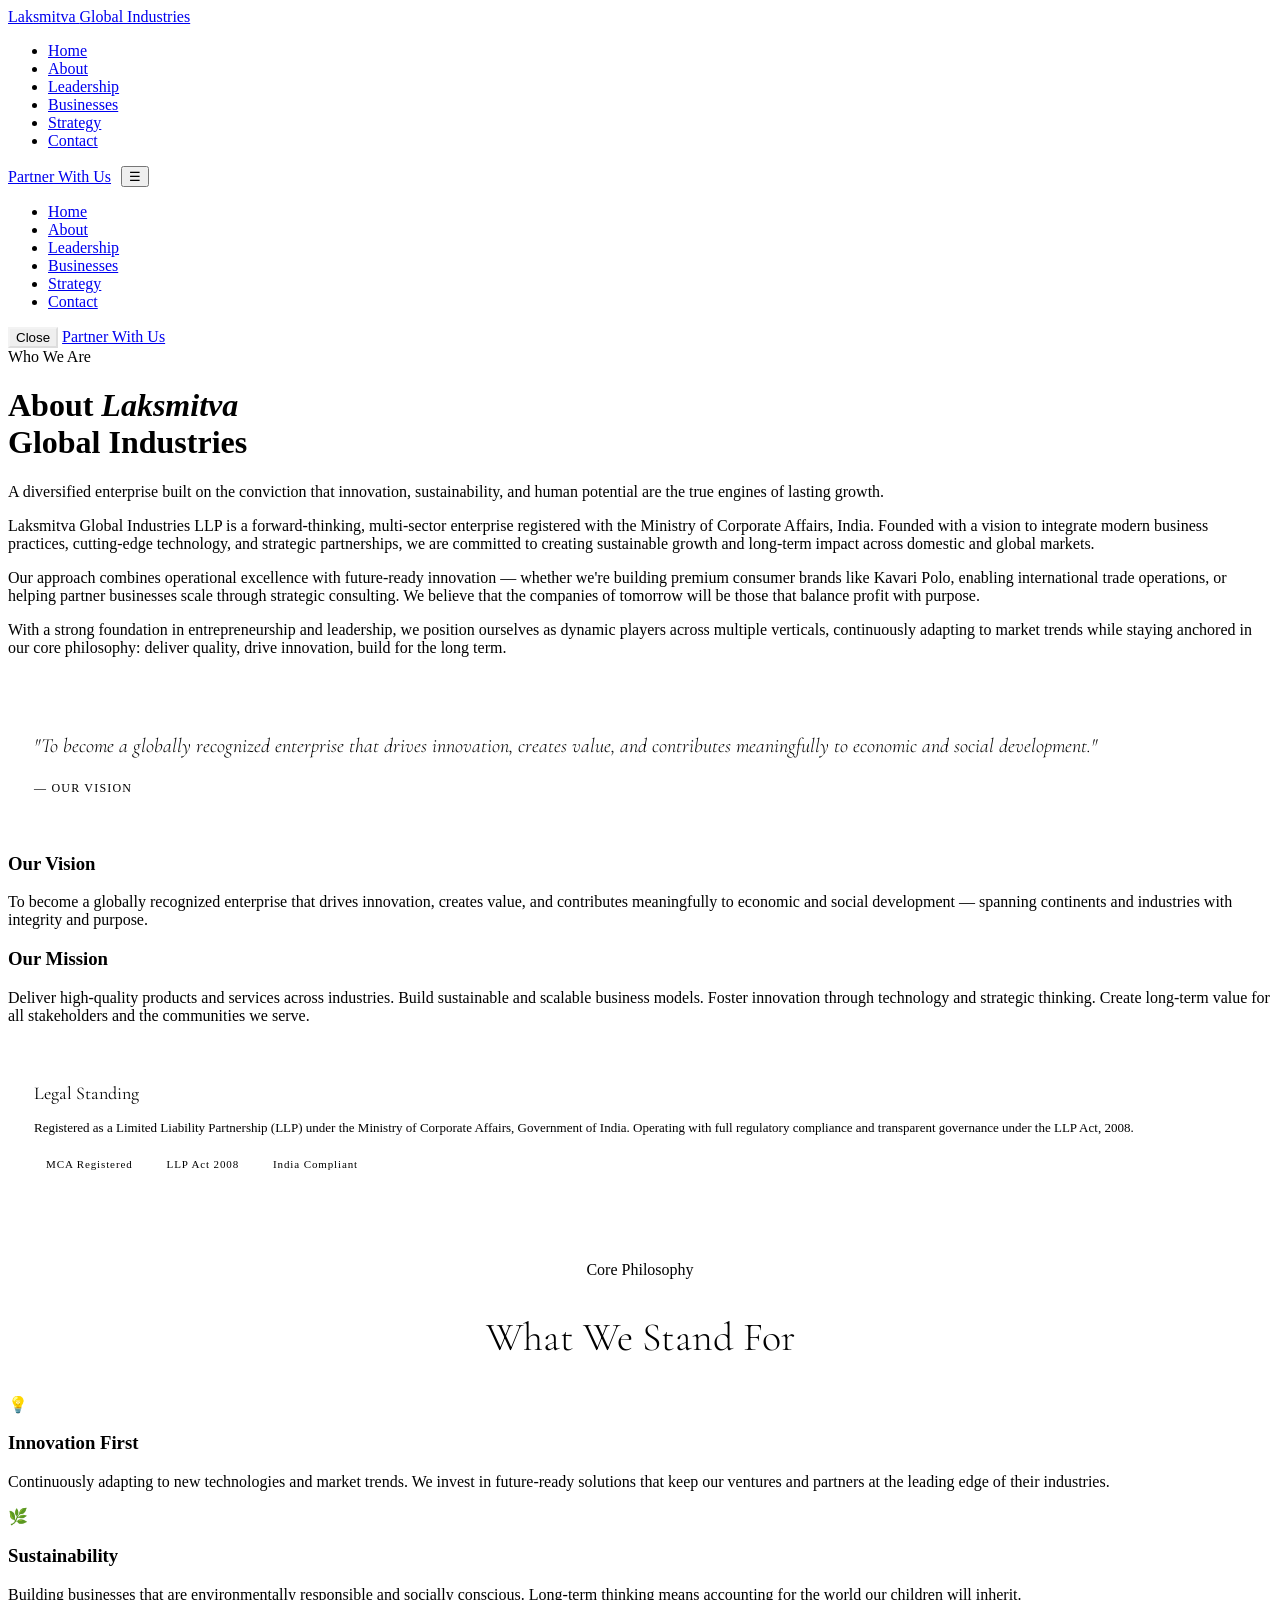
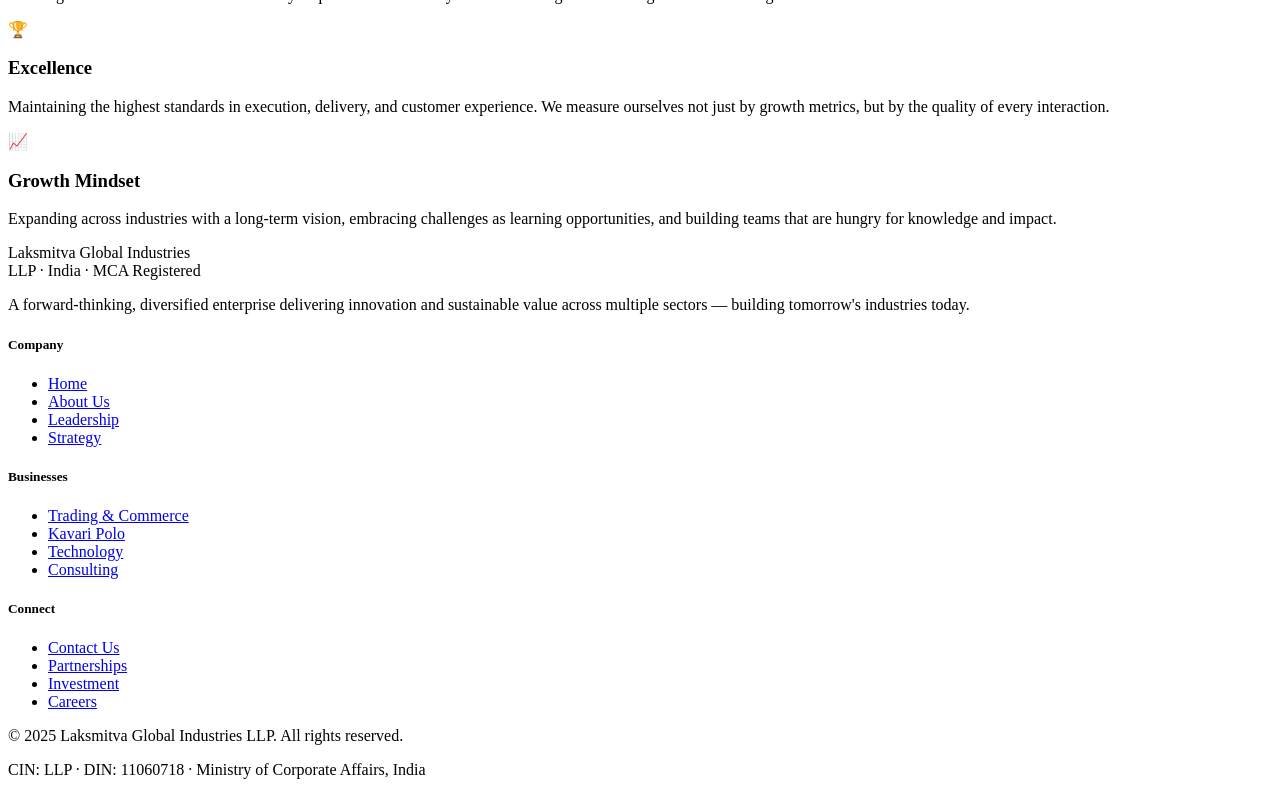
==== about.html @ e9f9eba0 "Create about.html" ====
<!DOCTYPE html>
<html lang="en">
<head>
  <meta charset="UTF-8" />
  <meta name="viewport" content="width=device-width, initial-scale=1.0" />
  <title>About — Laksmitva Global Industries LLP</title>
  <meta name="description" content="About Laksmitva Global Industries LLP — vision, mission, legal standing, and core values." />

  <link rel="preconnect" href="https://fonts.googleapis.com">
  <link rel="preconnect" href="https://fonts.gstatic.com" crossorigin>
  <link href="https://fonts.googleapis.com/css2?family=Cormorant+Garamond:ital,wght@0,300;0,400;0,600;1,300;1,400&family=DM+Sans:wght@300;400;500&display=swap" rel="stylesheet">
  <link rel="stylesheet" href="./assets/style.css" />
</head>
<body>

  <!-- NAV -->
  <nav id="mainNav" aria-label="Primary navigation">
    <div class="container nav-inner">
      <a class="nav-logo" href="./index.html">Laksmitva <span>Global Industries</span></a>

      <ul class="nav-links" aria-label="Desktop navigation">
        <li><a data-nav href="./index.html">Home</a></li>
        <li><a data-nav href="./about.html">About</a></li>
        <li><a data-nav href="./leadership.html">Leadership</a></li>
        <li><a data-nav href="./businesses.html">Businesses</a></li>
        <li><a data-nav href="./strategy.html">Strategy</a></li>
        <li><a data-nav href="./contact.html">Contact</a></li>
      </ul>

      <div style="display:flex; gap:10px; align-items:center;">
        <a class="nav-cta" href="./contact.html">Partner With Us</a>
        <button class="nav-toggle" id="navToggle" aria-label="Open menu" aria-expanded="false" type="button">☰</button>
      </div>
    </div>
  </nav>

  <!-- Mobile drawer -->
  <div class="mobile-drawer" aria-label="Mobile navigation">
    <div class="container">
      <ul class="mobile-links">
        <li><a data-nav href="./index.html">Home</a></li>
        <li><a data-nav href="./about.html">About</a></li>
        <li><a data-nav href="./leadership.html">Leadership</a></li>
        <li><a data-nav href="./businesses.html">Businesses</a></li>
        <li><a data-nav href="./strategy.html">Strategy</a></li>
        <li><a data-nav href="./contact.html">Contact</a></li>
      </ul>
      <div class="mobile-actions">
        <button class="btn-ghost" type="button" onclick="document.body.classList.remove('menu-open')" style="border-color: rgba(255,255,255,0.25);">Close</button>
        <a class="btn-primary" href="./contact.html">Partner With Us</a>
      </div>
    </div>
  </div>

  <!-- PAGE HERO -->
  <header class="hero-slab section-hero-pad">
    <div class="container">
      <div class="page-eyebrow"><div class="page-eyebrow-line"></div><span>Who We Are</span></div>
      <h1 class="page-title">About <em>Laksmitva</em><br>Global Industries</h1>
    </div>
  </header>

  <main class="section-pad">
    <div class="container">
      <div class="about-grid">
        <div>
          <p class="about-text-lead">
            A diversified enterprise built on the conviction that innovation, sustainability, and human potential are the true engines of lasting growth.
          </p>
          <p class="about-text">
            Laksmitva Global Industries LLP is a forward-thinking, multi-sector enterprise registered with the Ministry of Corporate Affairs, India. Founded with a vision to integrate modern business practices, cutting-edge technology, and strategic partnerships, we are committed to creating sustainable growth and long-term impact across domestic and global markets.
          </p>
          <p class="about-text">
            Our approach combines operational excellence with future-ready innovation — whether we're building premium consumer brands like Kavari Polo, enabling international trade operations, or helping partner businesses scale through strategic consulting. We believe that the companies of tomorrow will be those that balance profit with purpose.
          </p>
          <p class="about-text">
            With a strong foundation in entrepreneurship and leadership, we position ourselves as dynamic players across multiple verticals, continuously adapting to market trends while staying anchored in our core philosophy: deliver quality, drive innovation, build for the long term.
          </p>

          <div style="margin-top:28px; padding:26px; background:var(--gold-pale); border-left:3px solid var(--gold);">
            <p style="font-family:'Cormorant Garamond',serif; font-size:20px; font-weight:300; font-style:italic; line-height:1.5; color:var(--text-dark);">
              "To become a globally recognized enterprise that drives innovation, creates value, and contributes meaningfully to economic and social development."
            </p>
            <p style="font-size:12px; letter-spacing:0.1em; text-transform:uppercase; color:var(--gold); margin-top:12px;">— Our Vision</p>
          </div>
        </div>

        <div>
          <div class="about-vm-card">
            <h3>Our Vision</h3>
            <p>To become a globally recognized enterprise that drives innovation, creates value, and contributes meaningfully to economic and social development — spanning continents and industries with integrity and purpose.</p>
          </div>

          <div class="about-vm-card">
            <h3>Our Mission</h3>
            <p>Deliver high-quality products and services across industries. Build sustainable and scalable business models. Foster innovation through technology and strategic thinking. Create long-term value for all stakeholders and the communities we serve.</p>
          </div>

          <div class="card" style="background:var(--cream-dark); padding:26px;">
            <h2 style="font-family:'Cormorant Garamond',serif; font-size:18px; font-weight:400; margin-bottom:12px; color:var(--text-dark);">Legal Standing</h2>
            <p style="font-size:13px; color:var(--text-mid); line-height:1.75; font-weight:300;">
              Registered as a Limited Liability Partnership (LLP) under the Ministry of Corporate Affairs, Government of India. Operating with full regulatory compliance and transparent governance under the LLP Act, 2008.
            </p>
            <div style="margin-top:14px; display:flex; gap:10px; flex-wrap:wrap;">
              <span style="font-size:11px; color:var(--gold); border:1px solid var(--border); padding:5px 12px; letter-spacing:0.08em;">MCA Registered</span>
              <span style="font-size:11px; color:var(--gold); border:1px solid var(--border); padding:5px 12px; letter-spacing:0.08em;">LLP Act 2008</span>
              <span style="font-size:11px; color:var(--gold); border:1px solid var(--border); padding:5px 12px; letter-spacing:0.08em;">India Compliant</span>
            </div>
          </div>
        </div>
      </div>

      <section style="margin-top:60px;">
        <div style="text-align:center; margin-bottom:34px;">
          <div class="page-eyebrow" style="justify-content:center;">
            <div class="page-eyebrow-line"></div>
            <span>Core Philosophy</span>
            <div class="page-eyebrow-line"></div>
          </div>
          <h2 style="font-family:'Cormorant Garamond',serif; font-size:clamp(26px,3.5vw,40px); font-weight:300;">What We Stand For</h2>
        </div>

        <div class="values-grid">
          <div class="card value-card">
            <div class="value-icon"><span>💡</span></div>
            <h3>Innovation First</h3>
            <p>Continuously adapting to new technologies and market trends. We invest in future-ready solutions that keep our ventures and partners at the leading edge of their industries.</p>
          </div>
          <div class="card value-card">
            <div class="value-icon"><span>🌿</span></div>
            <h3>Sustainability</h3>
            <p>Building businesses that are environmentally responsible and socially conscious. Long-term thinking means accounting for the world our children will inherit.</p>
          </div>
          <div class="card value-card">
            <div class="value-icon"><span>🏆</span></div>
            <h3>Excellence</h3>
            <p>Maintaining the highest standards in execution, delivery, and customer experience. We measure ourselves not just by growth metrics, but by the quality of every interaction.</p>
          </div>
          <div class="card value-card">
            <div class="value-icon"><span>📈</span></div>
            <h3>Growth Mindset</h3>
            <p>Expanding across industries with a long-term vision, embracing challenges as learning opportunities, and building teams that are hungry for knowledge and impact.</p>
          </div>
        </div>
      </section>
    </div>
  </main>

  <!-- FOOTER -->
  <footer>
    <div class="container">
      <div class="footer-top">
        <div class="footer-brand">
          <div class="footer-logo">Laksmitva <span>Global Industries</span></div>
          <div class="footer-tagline">LLP · India · MCA Registered</div>
          <p>A forward-thinking, diversified enterprise delivering innovation and sustainable value across multiple sectors — building tomorrow's industries today.</p>
        </div>
        <div class="footer-col">
          <h5>Company</h5>
          <ul>
            <li><a href="./index.html">Home</a></li>
            <li><a href="./about.html">About Us</a></li>
            <li><a href="./leadership.html">Leadership</a></li>
            <li><a href="./strategy.html">Strategy</a></li>
          </ul>
        </div>
        <div class="footer-col">
          <h5>Businesses</h5>
          <ul>
            <li><a href="./businesses.html">Trading & Commerce</a></li>
            <li><a href="./businesses.html">Kavari Polo</a></li>
            <li><a href="./businesses.html">Technology</a></li>
            <li><a href="./businesses.html">Consulting</a></li>
          </ul>
        </div>
        <div class="footer-col">
          <h5>Connect</h5>
          <ul>
            <li><a href="./contact.html">Contact Us</a></li>
            <li><a href="./contact.html">Partnerships</a></li>
            <li><a href="./contact.html">Investment</a></li>
            <li><a href="./contact.html">Careers</a></li>
          </ul>
        </div>
      </div>
      <div class="footer-bottom">
        <p>© 2025 Laksmitva Global Industries LLP. All rights reserved.</p>
        <p class="reg">CIN: LLP · DIN: 11060718 · Ministry of Corporate Affairs, India</p>
      </div>
    </div>
  </footer>

  <script src="./assets/site.js"></script>
</body>
</html>
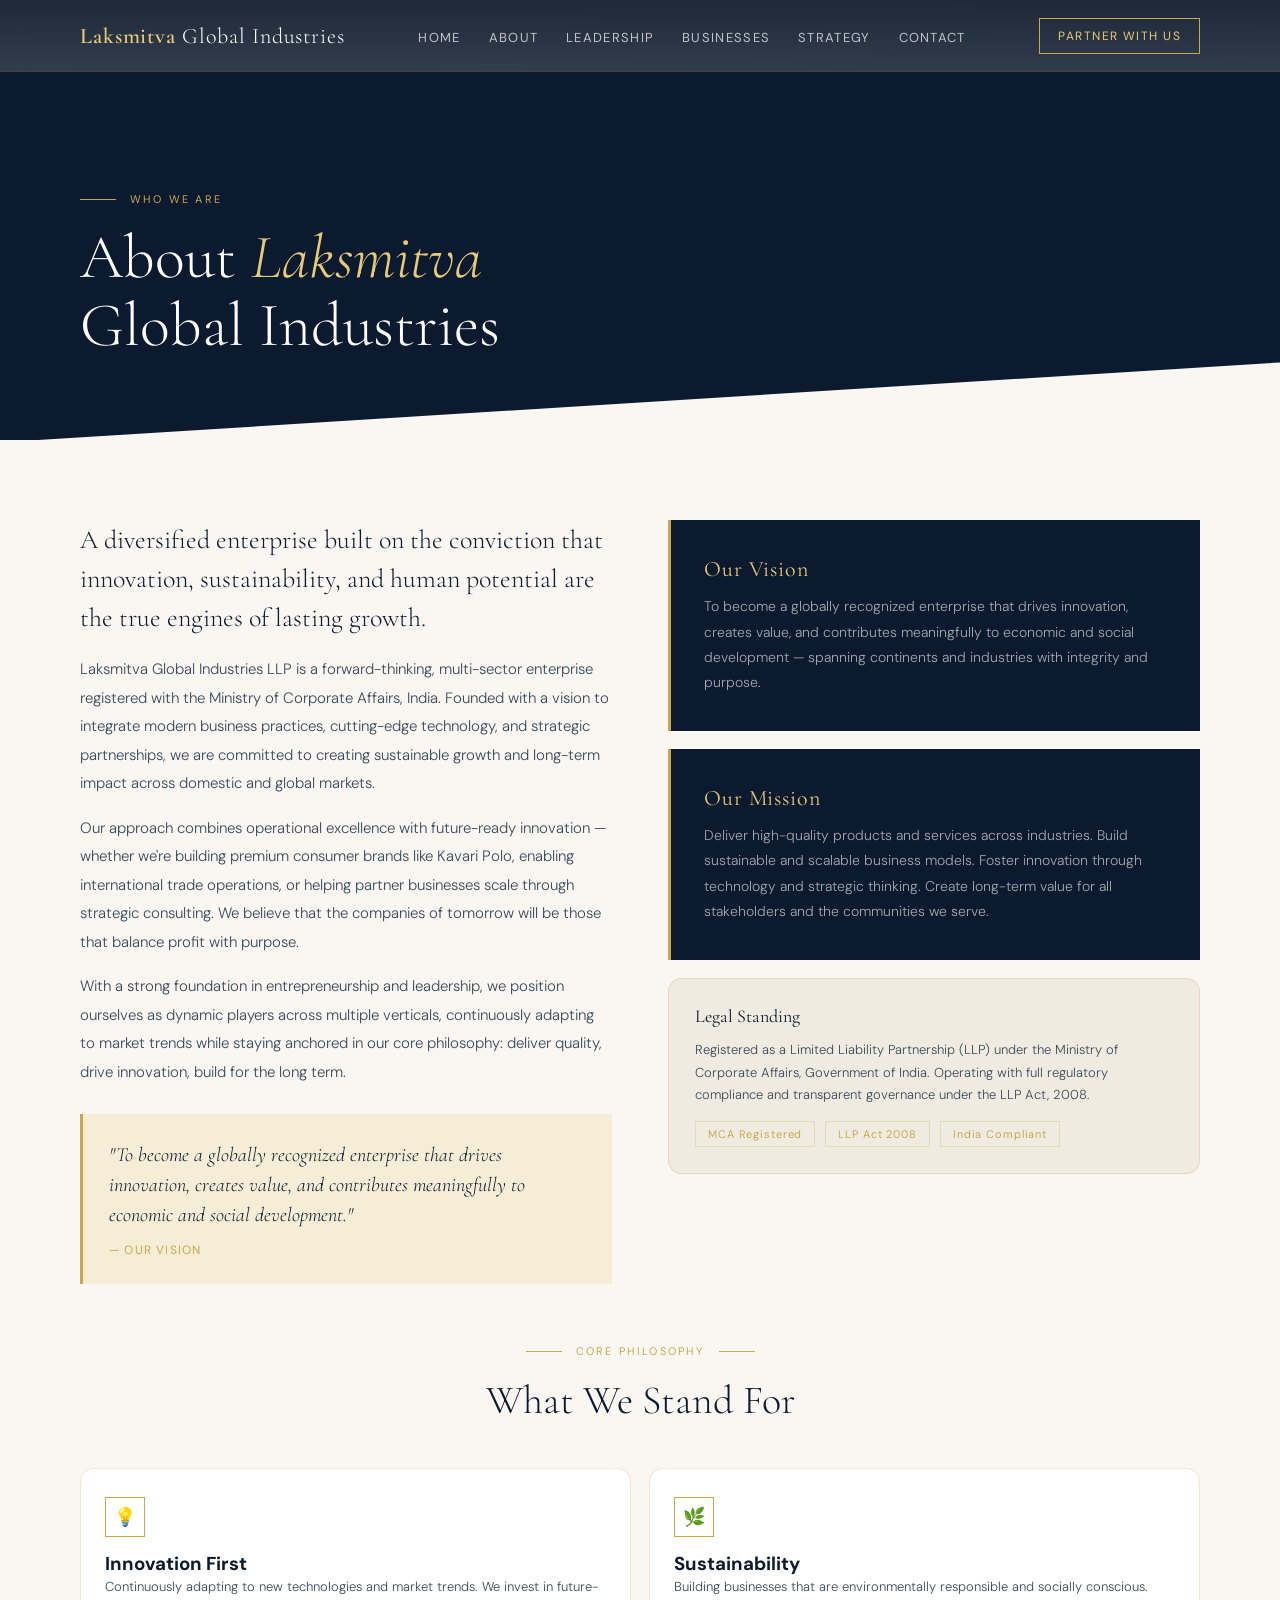
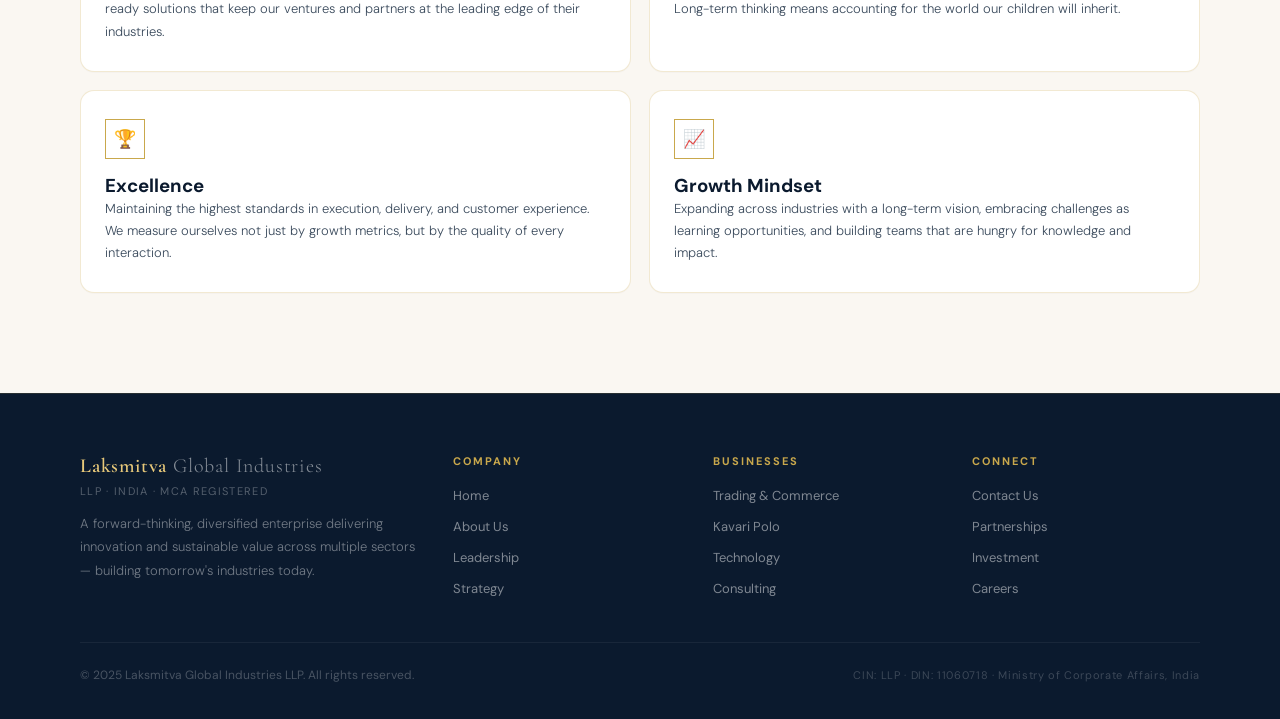
==== commit 1df5d6ca: "Update about.html" ====
--- a/assets/style.css
+++ b/assets/style.css
@@ -0,0 +1,1362 @@
+:root {
+  --gold: #C9A84C;
+  --gold-light: #E8C97A;
+  --gold-pale: #F5EDD6;
+  --navy: #0B1A2E;
+  --navy-mid: #142238;
+  --navy-deep: #071224;
+  --cream: #FAF7F2;
+  --cream-dark: #F0EBE0;
+  --text-dark: #0B1A2E;
+  --text-mid: #3A4A5C;
+  --white: #FFFFFF;
+  --border: rgba(201,168,76,0.25);
+
+  --nav-h: 72px;
+  --safe-top: env(safe-area-inset-top, 0px);
+  --nav-total-h: calc(var(--nav-h) + var(--safe-top));
+  --container: 1120px;
+  --pad-x: clamp(16px, 5vw, 72px);
+
+  --radius-sm: 10px;
+  --radius-md: 14px;
+  --radius-lg: 20px;
+
+  --shadow-soft: 0 10px 30px rgba(11,26,46,0.08);
+  --shadow-mid: 0 18px 55px rgba(11,26,46,0.12);
+  --shadow-gold: 0 24px 80px rgba(201,168,76,0.10);
+
+  --ease-out: cubic-bezier(0.16, 1, 0.3, 1);
+}
+
+* { margin: 0; padding: 0; box-sizing: border-box; }
+html { scroll-behavior: smooth; }
+body {
+  font-family: 'DM Sans', sans-serif;
+  background:
+    radial-gradient(1200px 700px at 20% -10%, rgba(201,168,76,0.10), transparent 60%),
+    radial-gradient(1200px 700px at 90% 0%, rgba(11,26,46,0.06), transparent 55%),
+    var(--cream);
+  color: var(--text-dark);
+  overflow-x: hidden;
+  padding-top: var(--nav-total-h); /* fixed nav offset (iOS-safe) */
+  text-rendering: optimizeLegibility;
+  -webkit-font-smoothing: antialiased;
+  -moz-osx-font-smoothing: grayscale;
+}
+
+.premium-section em { font-style: italic; color: var(--gold); }
+
+.section-head { margin-bottom: 28px; }
+.section-title{
+  font-family: 'Cormorant Garamond', serif;
+  font-size: clamp(26px, 3.4vw, 44px);
+  font-weight: 300;
+  letter-spacing: 0.01em;
+  line-height: 1.15;
+}
+.section-sub{
+  margin-top: 12px;
+  max-width: 720px;
+  color: rgba(58,74,92,0.82);
+  font-size: 14px;
+  line-height: 1.8;
+  font-weight: 300;
+}
+
+/* Trust badges */
+.badge-row{
+  display:flex;
+  flex-wrap: wrap;
+  gap: 10px;
+  align-items: center;
+  justify-content: center;
+}
+.badge-pill{
+  padding: 10px 14px;
+  border-radius: 999px;
+  background: rgba(255,255,255,0.75);
+  border: 1px solid rgba(201,168,76,0.26);
+  box-shadow: 0 10px 30px rgba(11,26,46,0.06);
+  font-size: 11px;
+  letter-spacing: 0.08em;
+  text-transform: uppercase;
+  color: rgba(11,26,46,0.78);
+}
+
+/* Impact */
+.impact-grid{
+  display:grid;
+  grid-template-columns: repeat(4, 1fr);
+  gap: 14px;
+  margin-top: 18px;
+}
+.impact-card{
+  background:
+    linear-gradient(180deg, rgba(255,255,255,0.98) 0%, rgba(255,255,255,0.92) 100%);
+  border: 1px solid rgba(201,168,76,0.22);
+  border-radius: var(--radius-lg);
+  box-shadow: var(--shadow-soft);
+  padding: 22px;
+}
+.impact-icon{ font-size: 18px; opacity: 0.9; }
+.impact-num{
+  font-family: 'Cormorant Garamond', serif;
+  font-size: 34px;
+  font-weight: 300;
+  margin-top: 10px;
+  color: var(--navy);
+}
+.impact-label{
+  margin-top: 8px;
+  font-size: 11px;
+  letter-spacing: 0.14em;
+  text-transform: uppercase;
+  color: rgba(58,74,92,0.70);
+  line-height: 1.4;
+}
+
+.targets-grid{
+  margin-top: 20px;
+  display:grid;
+  grid-template-columns: 1fr 1.2fr;
+  gap: 18px;
+  align-items: start;
+}
+.targets-left{
+  background: rgba(201,168,76,0.10);
+  border: 1px solid rgba(201,168,76,0.18);
+  border-radius: var(--radius-lg);
+  padding: 22px;
+}
+.targets-title{
+  font-family: 'Cormorant Garamond', serif;
+  font-size: 22px;
+  font-weight: 400;
+}
+.targets-sub{
+  margin-top: 8px;
+  color: rgba(58,74,92,0.78);
+  font-size: 13px;
+  line-height: 1.8;
+  font-weight: 300;
+}
+.targets-right{
+  background: rgba(255,255,255,0.65);
+  border: 1px solid rgba(201,168,76,0.18);
+  border-radius: var(--radius-lg);
+  padding: 22px;
+  box-shadow: 0 18px 55px rgba(11,26,46,0.06);
+}
+.progress-item{ margin-bottom: 14px; }
+.progress-item:last-child{ margin-bottom: 0; }
+.progress-top{
+  display:flex;
+  justify-content: space-between;
+  gap: 12px;
+  font-size: 12px;
+  color: rgba(11,26,46,0.78);
+  letter-spacing: 0.02em;
+  margin-bottom: 8px;
+}
+.progress-bar{
+  height: 10px;
+  border-radius: 999px;
+  overflow: hidden;
+  background: rgba(11,26,46,0.08);
+}
+.progress-fill{
+  height: 100%;
+  border-radius: 999px;
+  background: linear-gradient(90deg, rgba(201,168,76,0.75), rgba(232,201,122,0.95));
+  box-shadow: 0 10px 30px rgba(201,168,76,0.18);
+}
+
+/* Campaigns */
+.campaign-grid{
+  display:grid;
+  grid-template-columns: repeat(3, 1fr);
+  gap: 14px;
+}
+.campaign-card{
+  display:block;
+  text-decoration:none;
+  background:
+    radial-gradient(500px 240px at 10% 0%, rgba(201,168,76,0.14), transparent 55%),
+    linear-gradient(180deg, rgba(255,255,255,0.98) 0%, rgba(255,255,255,0.92) 100%);
+  border: 1px solid rgba(201,168,76,0.22);
+  border-radius: var(--radius-lg);
+  box-shadow: var(--shadow-soft);
+  padding: 22px;
+  transition: transform 0.25s var(--ease-out), box-shadow 0.35s var(--ease-out), border-color 0.25s var(--ease-out);
+}
+.campaign-card:hover{
+  transform: translateY(-4px);
+  box-shadow: var(--shadow-mid);
+  border-color: rgba(201,168,76,0.42);
+}
+.campaign-top{ display:flex; justify-content:space-between; align-items:center; margin-bottom: 10px; }
+.campaign-badge{
+  font-size: 10px;
+  letter-spacing: 0.16em;
+  text-transform: uppercase;
+  color: rgba(11,26,46,0.70);
+  padding: 6px 10px;
+  border-radius: 999px;
+  border: 1px solid rgba(201,168,76,0.28);
+  background: rgba(255,255,255,0.65);
+}
+.campaign-arrow{ color: rgba(11,26,46,0.45); font-size: 18px; }
+.campaign-card h3{
+  font-family: 'Cormorant Garamond', serif;
+  font-size: 22px;
+  font-weight: 400;
+  color: var(--navy);
+  margin-bottom: 10px;
+}
+.campaign-card p{
+  font-size: 13px;
+  line-height: 1.8;
+  color: rgba(58,74,92,0.82);
+  font-weight: 300;
+}
+.campaign-tags{
+  display:flex;
+  flex-wrap: wrap;
+  gap: 8px;
+  margin-top: 14px;
+}
+.campaign-tags span{
+  font-size: 11px;
+  color: rgba(11,26,46,0.62);
+  border: 1px solid rgba(11,26,46,0.10);
+  padding: 6px 10px;
+  border-radius: 999px;
+  background: rgba(255,255,255,0.6);
+}
+
+/* Testimonials */
+.testimonials-grid{
+  display:grid;
+  grid-template-columns: repeat(3, 1fr);
+  gap: 14px;
+}
+.testimonial-card{
+  background: rgba(255,255,255,0.72);
+  border: 1px solid rgba(201,168,76,0.18);
+  border-radius: var(--radius-lg);
+  padding: 22px;
+  box-shadow: 0 18px 55px rgba(11,26,46,0.06);
+}
+.testimonial-card p{
+  margin-top: 12px;
+  font-size: 13px;
+  line-height: 1.9;
+  color: rgba(58,74,92,0.84);
+  font-weight: 300;
+}
+.stars{
+  letter-spacing: 0.14em;
+  color: rgba(201,168,76,0.95);
+  font-size: 12px;
+}
+.who{ margin-top: 14px; display:flex; justify-content:space-between; gap: 10px; }
+.who strong{ font-size: 12px; letter-spacing: 0.08em; text-transform: uppercase; color: rgba(11,26,46,0.78); }
+.who span{ font-size: 12px; color: rgba(58,74,92,0.72); }
+
+/* FAQ */
+.faq{ display:flex; flex-direction:column; gap: 10px; }
+.faq-item{
+  background: rgba(255,255,255,0.75);
+  border: 1px solid rgba(201,168,76,0.18);
+  border-radius: var(--radius-lg);
+  padding: 4px 14px;
+  box-shadow: 0 18px 55px rgba(11,26,46,0.06);
+}
+.faq-item summary{
+  cursor: pointer;
+  list-style: none;
+  padding: 14px 6px;
+  font-size: 13px;
+  color: rgba(11,26,46,0.85);
+  letter-spacing: 0.02em;
+}
+.faq-item summary::-webkit-details-marker { display:none; }
+.faq-item summary::after{
+  content:"+";
+  float:right;
+  color: rgba(11,26,46,0.50);
+  font-size: 16px;
+  margin-top: -1px;
+}
+.faq-item[open] summary::after{ content:"—"; }
+.faq-body{
+  padding: 0 6px 14px;
+  font-size: 13px;
+  line-height: 1.8;
+  color: rgba(58,74,92,0.82);
+  font-weight: 300;
+}
+.faq-body a{ color: rgba(11,26,46,0.88); text-decoration: underline; text-decoration-color: rgba(201,168,76,0.5); }
+
+/* Newsletter */
+.newsletter{
+  display:grid;
+  grid-template-columns: 1fr 1fr;
+  gap: 18px;
+  align-items: center;
+  background:
+    radial-gradient(700px 340px at 12% 0%, rgba(201,168,76,0.18), transparent 60%),
+    linear-gradient(180deg, rgba(255,255,255,0.92) 0%, rgba(255,255,255,0.82) 100%);
+  border: 1px solid rgba(201,168,76,0.22);
+  border-radius: 26px;
+  padding: 26px;
+  box-shadow: 0 30px 120px rgba(201,168,76,0.10), 0 20px 70px rgba(11,26,46,0.08);
+}
+.newsletter-kicker{
+  font-size: 11px;
+  letter-spacing: 0.18em;
+  text-transform: uppercase;
+  color: rgba(11,26,46,0.62);
+}
+.newsletter-title{
+  margin-top: 10px;
+  font-family: 'Cormorant Garamond', serif;
+  font-size: 28px;
+  font-weight: 300;
+  line-height: 1.2;
+}
+.newsletter-sub{
+  margin-top: 10px;
+  font-size: 13px;
+  line-height: 1.8;
+  color: rgba(58,74,92,0.80);
+  font-weight: 300;
+}
+.newsletter-form{
+  display:flex;
+  flex-direction: column;
+  gap: 12px;
+}
+.newsletter-form input{
+  width: 100%;
+  border-radius: 999px;
+  border: 1px solid rgba(201,168,76,0.28);
+  padding: 14px 16px;
+  box-shadow: 0 18px 55px rgba(11,26,46,0.06);
+  font-size: 14px;
+}
+.newsletter-msg{
+  display:none;
+  font-size: 13px;
+  color: rgba(46,125,50,0.95);
+  background: rgba(232,245,233,0.9);
+  border-left: 3px solid #4caf50;
+  padding: 12px 14px;
+  border-radius: 12px;
+}
+
+/* Mobile + tablet: compatibility hardening */
+@media (max-width: 1020px){
+  .impact-grid{ grid-template-columns: repeat(2, 1fr); }
+  .targets-grid{ grid-template-columns: 1fr; }
+  .campaign-grid{ grid-template-columns: 1fr; }
+  .testimonials-grid{ grid-template-columns: 1fr; }
+  .newsletter{ grid-template-columns: 1fr; }
+}
+
+@media (max-width: 520px){
+  .section-sub{ font-size: 13px; }
+  .badge-row{ justify-content: flex-start; }
+  .badge-pill{ width: fit-content; }
+  .impact-card{ padding: 18px; }
+  .impact-num{ font-size: 30px; }
+  .targets-left, .targets-right{ padding: 18px; }
+  .campaign-card{ padding: 18px; }
+  .newsletter{ padding: 18px; border-radius: 20px; }
+  .newsletter-title{ font-size: 24px; }
+  .btn-primary, .btn-ghost{ width: 100%; justify-content:center; }
+  .hero-actions{ width: 100%; }
+}
+
+.container { width: min(var(--container), calc(100% - (var(--pad-x) * 2))); margin: 0 auto; }
+
+::selection { background: rgba(201,168,76,0.28); }
+
+a { color: inherit; }
+button { font: inherit; }
+
+/* Premium focus ring (keyboard accessibility) */
+:focus { outline: none; }
+:focus-visible {
+  outline: 2px solid rgba(201,168,76,0.65);
+  outline-offset: 3px;
+}
+
+.container {
+  width: min(var(--container), calc(100% - (var(--pad-x) * 2)));
+  margin: 0 auto;
+}
+
+.section-pad { padding: 80px 0 100px; }
+.section-hero-pad { padding: 120px 0 80px; }
+@media (max-width: 700px) {
+  .section-pad { padding: 60px 0 80px; }
+  .section-hero-pad { padding: 110px 0 70px; }
+}
+
+/* ── NAV ── */
+nav {
+  position: fixed; top: 0; left: 0; right: 0; z-index: 1000;
+  background:
+    linear-gradient(180deg, rgba(7,18,36,0.90) 0%, rgba(11,26,46,0.84) 100%);
+  backdrop-filter: blur(12px);
+  border-bottom: 1px solid rgba(201,168,76,0.22);
+  height: var(--nav-total-h);
+  padding-top: var(--safe-top);
+}
+.nav-inner{
+  height: var(--nav-h);
+  display:flex; align-items:center; justify-content:space-between;
+  gap: 16px;
+}
+.nav-logo {
+  font-family: 'Cormorant Garamond', serif;
+  font-size: 22px; font-weight: 600;
+  color: var(--gold-light);
+  letter-spacing: 0.04em;
+  text-decoration: none;
+  cursor: pointer;
+  white-space: nowrap;
+  user-select: none;
+}
+.nav-logo span { color: var(--white); font-weight: 300; }
+
+.nav-links { display: flex; gap: 28px; list-style: none; align-items:center; }
+.nav-links a {
+  font-size: 13px; letter-spacing: 0.1em; text-transform: uppercase;
+  color: rgba(255,255,255,0.7); text-decoration: none;
+  transition: color 0.2s var(--ease-out); cursor: pointer;
+  padding: 6px 0;
+  position: relative;
+}
+.nav-links a:hover { color: var(--gold-light); }
+.nav-links a[aria-current="page"] { color: var(--gold-light); }
+.nav-links a[aria-current="page"]::after{
+  content: "";
+  position: absolute;
+  left: 0; right: 0; bottom: -10px;
+  height: 2px;
+  background: linear-gradient(90deg, transparent, rgba(201,168,76,0.9), transparent);
+}
+
+.nav-cta {
+  background: transparent;
+  border: 1px solid var(--gold);
+  color: var(--gold-light);
+  font-family: 'DM Sans', sans-serif;
+  font-size: 12px; letter-spacing: 0.12em; text-transform: uppercase;
+  padding: 9px 18px;
+  cursor: pointer;
+  transition: transform 0.22s var(--ease-out), background 0.22s var(--ease-out), color 0.22s var(--ease-out), border-color 0.22s var(--ease-out);
+  white-space: nowrap;
+  text-decoration: none;
+  display: inline-flex;
+  align-items: center;
+  justify-content: center;
+}
+.nav-cta:hover { background: var(--gold); color: var(--navy); transform: translateY(-1px); }
+
+/* Mobile menu */
+.nav-toggle {
+  display: none;
+  border: 1px solid rgba(255,255,255,0.18);
+  background: transparent;
+  color: rgba(255,255,255,0.85);
+  width: 42px; height: 38px;
+  cursor: pointer;
+}
+.nav-toggle:focus { outline: 2px solid rgba(201,168,76,0.5); outline-offset: 2px; }
+
+.mobile-drawer {
+  display: none;
+  position: fixed;
+  top: var(--nav-total-h);
+  left: 0; right: 0;
+  background: rgba(11,26,46,0.98);
+  border-bottom: 1px solid rgba(201,168,76,0.2);
+  z-index: 999;
+}
+.mobile-drawer .container{ padding: 18px 0 20px; }
+.mobile-links{
+  list-style:none;
+  display:flex;
+  flex-direction:column;
+  gap: 12px;
+}
+.mobile-links a{
+  display:block;
+  padding: 12px 12px;
+  border: 1px solid rgba(255,255,255,0.10);
+  text-decoration:none;
+  color: rgba(255,255,255,0.78);
+  font-size: 12px;
+  letter-spacing: 0.12em;
+  text-transform: uppercase;
+}
+.mobile-links a:hover{
+  border-color: rgba(201,168,76,0.35);
+  color: var(--gold-light);
+}
+.mobile-actions{
+  margin-top: 14px;
+  display:flex;
+  gap: 12px;
+}
+.mobile-actions a,
+.mobile-actions button{ flex:1; }
+
+@media (max-width: 820px){
+  .nav-links { display:none; }
+  .nav-toggle { display:inline-flex; align-items:center; justify-content:center; }
+}
+body.menu-open .mobile-drawer { display:block; }
+
+/* ══════════ Premium landing NAV (AGF-style) ══════════ */
+#nav{
+  display:flex;
+  align-items:center;
+  justify-content:space-between;
+  gap: 14px;
+  padding-left: var(--pad-x);
+  padding-right: var(--pad-x);
+}
+#nav .nav-brand{
+  display:flex;
+  align-items:center;
+  gap: 12px;
+  text-decoration:none;
+  min-width: 0;
+}
+#nav .nav-gem{
+  width: 44px;
+  height: 44px;
+  border-radius: 14px;
+  display:flex;
+  align-items:center;
+  justify-content:center;
+  font-family: 'Cormorant Garamond', serif;
+  letter-spacing: 0.10em;
+  color: var(--gold-light);
+  border: 1px solid rgba(201,168,76,0.35);
+  background: rgba(201,168,76,0.06);
+  box-shadow: 0 18px 55px rgba(0,0,0,0.18);
+  flex: 0 0 auto;
+}
+#nav .nav-brand-text{
+  display:flex;
+  flex-direction:column;
+  line-height: 1.1;
+  min-width: 0;
+}
+#nav .nav-brand-text .n{
+  font-family: 'Cormorant Garamond', serif;
+  font-size: 16px;
+  font-weight: 600;
+  color: rgba(255,255,255,0.92);
+  white-space: nowrap;
+  overflow: hidden;
+  text-overflow: ellipsis;
+}
+#nav .nav-brand-text .s{
+  margin-top: 4px;
+  font-size: 10px;
+  letter-spacing: 0.16em;
+  text-transform: uppercase;
+  color: rgba(232,201,122,0.70);
+  white-space: nowrap;
+  overflow: hidden;
+  text-overflow: ellipsis;
+}
+
+#nav .nav-links{
+  display:flex;
+  gap: 20px;
+  list-style:none;
+  align-items:center;
+}
+#nav .nav-links a{
+  font-size: 12px;
+  letter-spacing: 0.14em;
+  text-transform: uppercase;
+  color: rgba(255,255,255,0.72);
+  text-decoration:none;
+  position: relative;
+  padding: 8px 0;
+  transition: color 0.2s var(--ease-out);
+}
+#nav .nav-links a:hover{ color: var(--gold-light); }
+#nav .nav-links a.act{ color: var(--gold-light); }
+
+#nav .nav-right{
+  display:flex;
+  align-items:center;
+  gap: 10px;
+}
+#nav .nav-csr{
+  display:inline-flex;
+  align-items:center;
+  justify-content:center;
+  text-decoration:none;
+  padding: 10px 14px;
+  border-radius: 999px;
+  border: 1px solid rgba(255,255,255,0.16);
+  color: rgba(255,255,255,0.78);
+  font-size: 11px;
+  letter-spacing: 0.14em;
+  text-transform: uppercase;
+  background: rgba(255,255,255,0.04);
+  transition: transform 0.22s var(--ease-out), border-color 0.22s var(--ease-out);
+  white-space: nowrap;
+}
+#nav .nav-csr:hover{ transform: translateY(-1px); border-color: rgba(201,168,76,0.45); }
+#nav .nav-donate{
+  display:inline-flex;
+  align-items:center;
+  justify-content:center;
+  text-decoration:none;
+  padding: 10px 14px;
+  border-radius: 999px;
+  border: 1px solid rgba(201,168,76,0.55);
+  color: var(--navy);
+  font-size: 11px;
+  letter-spacing: 0.14em;
+  text-transform: uppercase;
+  background: linear-gradient(90deg, rgba(201,168,76,0.90), rgba(232,201,122,0.96));
+  box-shadow: 0 20px 70px rgba(201,168,76,0.18);
+  transition: transform 0.22s var(--ease-out), box-shadow 0.22s var(--ease-out);
+  white-space: nowrap;
+}
+#nav .nav-donate:hover{ transform: translateY(-2px); box-shadow: var(--shadow-gold); }
+
+#nav .hamburger{
+  width: 44px;
+  height: 40px;
+  border-radius: 12px;
+  background: rgba(255,255,255,0.04);
+  border: 1px solid rgba(255,255,255,0.16);
+  display:none;
+  align-items:center;
+  justify-content:center;
+  gap: 4px;
+  flex-direction: column;
+  cursor: pointer;
+}
+#nav .hamburger span{
+  width: 18px;
+  height: 2px;
+  background: rgba(255,255,255,0.78);
+  border-radius: 999px;
+}
+
+/* iPhone / small screens: show hamburger, hide desktop links + secondary CTA */
+@media (max-width: 980px){
+  #nav .nav-links{ display:none; }
+  #nav .hamburger{ display:flex; }
+}
+@media (max-width: 520px){
+  #nav .nav-csr{ display:none; }
+  #nav .nav-brand-text .n{ font-size: 15px; }
+  #nav .nav-brand-text .s{ letter-spacing: 0.14em; }
+}
+
+/* Mobile menu overlay (reusing existing drawer) */
+body.menu-open #nav .hamburger span:nth-child(2){ opacity: 0; }
+body.menu-open #nav .hamburger span:nth-child(1){ transform: translateY(6px) rotate(45deg); }
+body.menu-open #nav .hamburger span:nth-child(3){ transform: translateY(-6px) rotate(-45deg); }
+#nav .hamburger span{ transition: transform 0.2s var(--ease-out), opacity 0.2s var(--ease-out); }
+
+/* ══════════ Loader + Cursor (premium landing) ══════════ */
+#loader{
+  position: fixed;
+  inset: 0;
+  z-index: 2000;
+  background:
+    radial-gradient(900px 520px at 20% 0%, rgba(201,168,76,0.16), transparent 60%),
+    linear-gradient(180deg, rgba(7,18,36,1) 0%, rgba(11,26,46,1) 100%);
+  display:flex;
+  align-items:center;
+  justify-content:center;
+  flex-direction: column;
+  gap: 10px;
+}
+.ld-gem{
+  width: 84px; height: 84px;
+  border-radius: 22px;
+  display:flex;
+  align-items:center;
+  justify-content:center;
+  font-family: 'Cormorant Garamond', serif;
+  font-size: 28px;
+  letter-spacing: 0.16em;
+  color: var(--gold-light);
+  border: 1px solid rgba(201,168,76,0.35);
+  background: rgba(201,168,76,0.08);
+  box-shadow: 0 28px 90px rgba(201,168,76,0.14);
+}
+.ld-text{
+  color: rgba(255,255,255,0.75);
+  font-size: 12px;
+  letter-spacing: 0.2em;
+  text-transform: uppercase;
+}
+.ld-bar{
+  width: min(420px, calc(100% - 56px));
+  height: 10px;
+  border-radius: 999px;
+  overflow:hidden;
+  background: rgba(255,255,255,0.10);
+  border: 1px solid rgba(201,168,76,0.16);
+  margin-top: 8px;
+}
+.ld-bar-fill{
+  height: 100%;
+  width: 35%;
+  background: linear-gradient(90deg, rgba(201,168,76,0.55), rgba(232,201,122,0.95));
+  animation: ld 1.1s var(--ease-out) infinite;
+}
+@keyframes ld{
+  0% { transform: translateX(-120%); }
+  100% { transform: translateX(380%); }
+}
+.loaded #loader{ opacity: 0; pointer-events:none; transition: opacity 0.35s var(--ease-out); }
+
+/* Cursor only on non-touch devices */
+#cur-dot, #cur-ring{ display:none; }
+@media (pointer: fine){
+  #cur-dot, #cur-ring{ display:block; position: fixed; z-index: 1800; pointer-events:none; }
+  #cur-dot{
+    width: 6px; height: 6px; border-radius: 50%;
+    background: rgba(232,201,122,0.95);
+    box-shadow: 0 0 0 6px rgba(201,168,76,0.12);
+    transform: translate(-50%, -50%);
+  }
+  #cur-ring{
+    width: 34px; height: 34px; border-radius: 50%;
+    border: 1px solid rgba(232,201,122,0.55);
+    transform: translate(-50%, -50%);
+    transition: width 0.18s var(--ease-out), height 0.18s var(--ease-out), border-color 0.18s var(--ease-out);
+  }
+}
+
+/* ── Typography helpers ── */
+.page-eyebrow {
+  display: flex; align-items: center; gap: 14px; margin-bottom: 18px;
+}
+.page-eyebrow-line { width: 36px; height: 1px; background: var(--gold); flex: 0 0 auto; }
+.page-eyebrow span {
+  font-size: 11px; letter-spacing: 0.2em; text-transform: uppercase;
+  color: var(--gold);
+}
+.page-title {
+  font-family: 'Cormorant Garamond', serif;
+  font-size: clamp(34px, 5vw, 62px);
+  font-weight: 300; color: var(--white);
+  line-height: 1.1;
+  max-width: 900px;
+}
+.page-title em { font-style: italic; color: var(--gold-light); }
+
+.btn-primary {
+  background: var(--gold);
+  color: var(--navy);
+  font-family: 'DM Sans', sans-serif;
+  font-size: 12px; letter-spacing: 0.15em; text-transform: uppercase;
+  font-weight: 500;
+  padding: 14px 28px; border: none; cursor: pointer;
+  border-radius: 999px;
+  box-shadow: 0 16px 40px rgba(201,168,76,0.18);
+  transition: transform 0.25s var(--ease-out), background 0.25s var(--ease-out), box-shadow 0.25s var(--ease-out);
+  text-decoration: none;
+  display: inline-flex;
+  align-items: center;
+  justify-content: center;
+}
+.btn-primary:hover { background: var(--gold-light); transform: translateY(-2px); box-shadow: var(--shadow-gold); }
+.btn-ghost {
+  background: transparent;
+  color: rgba(255,255,255,0.7);
+  font-family: 'DM Sans', sans-serif;
+  font-size: 12px; letter-spacing: 0.15em; text-transform: uppercase;
+  padding: 13px 28px;
+  border: 1px solid rgba(255,255,255,0.22); cursor: pointer;
+  border-radius: 999px;
+  transition: transform 0.25s var(--ease-out), border-color 0.25s var(--ease-out), color 0.25s var(--ease-out), background 0.25s var(--ease-out);
+  text-decoration: none;
+  display: inline-flex;
+  align-items: center;
+  justify-content: center;
+}
+.btn-ghost:hover { border-color: rgba(201,168,76,0.7); color: var(--gold-light); transform: translateY(-2px); background: rgba(255,255,255,0.04); }
+
+.card{
+  background: var(--white);
+  border: 1px solid var(--border);
+  border-radius: var(--radius-md);
+  box-shadow: 0 1px 0 rgba(11,26,46,0.02);
+}
+
+/* ── HERO SLAB (page headers) ── */
+.hero-slab{
+  background: var(--navy);
+  position: relative;
+  overflow: hidden;
+}
+.hero-slab::after {
+  content: '';
+  position: absolute; bottom: -2px; left: 0; right: 0; height: 80px;
+  background: var(--cream);
+  clip-path: polygon(0 100%, 100% 100%, 100% 0);
+}
+
+/* ── HOME / HERO ── */
+.hero {
+  min-height: calc(100vh - var(--nav-h));
+  position: relative;
+  overflow: hidden;
+  display: flex;
+  align-items: center;
+  padding: 60px 0 40px;
+  background:
+    radial-gradient(900px 520px at 15% 15%, rgba(201,168,76,0.12), transparent 55%),
+    radial-gradient(900px 520px at 85% 15%, rgba(30,51,84,0.25), transparent 55%),
+    linear-gradient(180deg, rgba(7,18,36,1) 0%, rgba(11,26,46,1) 60%, rgba(11,26,46,1) 100%);
+}
+.hero-geo {
+  position: absolute; inset: 0;
+  background-image:
+    linear-gradient(rgba(201,168,76,0.04) 1px, transparent 1px),
+    linear-gradient(90deg, rgba(201,168,76,0.04) 1px, transparent 1px);
+  background-size: 60px 60px;
+  pointer-events:none;
+}
+.hero-circle {
+  position: absolute; right: -18%; top: 50%; transform: translateY(-50%);
+  width: 680px; height: 680px;
+  border: 1px solid rgba(201,168,76,0.08);
+  border-radius: 50%;
+  pointer-events:none;
+}
+.hero-circle::before {
+  content: '';
+  position: absolute; inset: 60px;
+  border: 1px solid rgba(201,168,76,0.12);
+  border-radius: 50%;
+}
+.hero-circle::after {
+  content: '';
+  position: absolute; inset: 120px;
+  border: 1px solid rgba(201,168,76,0.18);
+  border-radius: 50%;
+}
+.hero-glow {
+  position: absolute; right: 5%; top: 50%; transform: translateY(-50%);
+  width: 420px; height: 420px;
+  background: radial-gradient(circle, rgba(201,168,76,0.12) 0%, transparent 70%);
+  border-radius: 50%;
+  pointer-events:none;
+}
+.hero-grid{
+  position: relative;
+  z-index: 1;
+  display: grid;
+  grid-template-columns: 1.2fr 0.8fr;
+  gap: 40px;
+  align-items: center;
+}
+.hero-content { max-width: 760px; }
+.hero-eyebrow {
+  display: flex; align-items: center; gap: 14px;
+  margin-bottom: 22px;
+}
+.hero-eyebrow-line { width: 40px; height: 1px; background: var(--gold); }
+.hero-eyebrow span {
+  font-size: 11px; letter-spacing: 0.2em; text-transform: uppercase;
+  color: var(--gold); font-weight: 400;
+}
+.hero-title {
+  font-family: 'Cormorant Garamond', serif;
+  font-size: clamp(44px, 6vw, 78px);
+  font-weight: 300; line-height: 1.08;
+  color: var(--white);
+  margin-bottom: 10px;
+  letter-spacing: 0.01em;
+}
+.hero-title em { font-style: italic; color: var(--gold-light); font-weight: 300; }
+.hero-sub {
+  font-family: 'Cormorant Garamond', serif;
+  font-size: clamp(24px, 3.5vw, 44px);
+  font-weight: 300;
+  color: rgba(255,255,255,0.55);
+  margin-bottom: 22px;
+  line-height: 1.2;
+}
+.hero-desc {
+  font-size: 15px; line-height: 1.8;
+  color: rgba(255,255,255,0.58);
+  max-width: 560px;
+  margin-bottom: 34px;
+  font-weight: 300;
+}
+.hero-actions { display: flex; gap: 14px; flex-wrap: wrap; }
+
+.hero-stats {
+  display: grid;
+  grid-template-columns: repeat(3, 1fr);
+  gap: 14px;
+  align-content: start;
+}
+.stat-card{
+  border: 1px solid rgba(201,168,76,0.18);
+  background: rgba(255,255,255,0.03);
+  padding: 18px 18px;
+  border-radius: var(--radius-md);
+  box-shadow: 0 20px 60px rgba(0,0,0,0.12);
+}
+.stat-num {
+  font-family: 'Cormorant Garamond', serif;
+  font-size: 38px; font-weight: 300;
+  color: var(--gold-light); line-height: 1;
+}
+.stat-label {
+  font-size: 11px; letter-spacing: 0.15em; text-transform: uppercase;
+  color: rgba(255,255,255,0.42); margin-top: 8px;
+}
+@media (max-width: 980px){
+  .hero-grid{ grid-template-columns: 1fr; }
+  .hero-circle{ right: -45%; }
+}
+
+/* Tablet-specific polish */
+@media (min-width: 700px) and (max-width: 1100px){
+  :root { --container: 980px; }
+  .hero-grid { gap: 28px; }
+  .hero-title { font-size: clamp(44px, 5.2vw, 68px); }
+  .hero-stats { grid-template-columns: repeat(3, 1fr); }
+}
+
+@media (max-width: 600px){
+  .hero { padding: 46px 0 34px; }
+  .hero-stats{ grid-template-columns: 1fr; }
+}
+
+@media (prefers-reduced-motion: reduce){
+  html { scroll-behavior: auto; }
+  *, *::before, *::after { animation: none !important; transition: none !important; }
+}
+
+/* ── HOME STRIPS ── */
+.mission-strip{
+  background: var(--gold);
+  padding: 34px 0;
+}
+.mission-row{
+  display:flex; align-items:center; justify-content:space-between; gap: 22px;
+  flex-wrap: wrap;
+}
+.mission-kicker{
+  font-size: 11px; letter-spacing: 0.2em; text-transform: uppercase;
+  color: var(--navy); opacity: 0.75;
+  margin-bottom: 6px;
+}
+.mission-text{
+  font-family:'Cormorant Garamond',serif;
+  font-size: 22px; font-weight:300; line-height:1.4;
+  color: var(--navy);
+  max-width: 720px;
+}
+
+/* ABOUT */
+.about-grid { display: grid; grid-template-columns: 1fr 1fr; gap: 56px; align-items: start; }
+.about-text-lead {
+  font-family: 'Cormorant Garamond', serif;
+  font-size: 26px; font-weight: 300; line-height: 1.5;
+  color: var(--text-dark); margin-bottom: 18px;
+}
+.about-text { font-size: 15px; line-height: 1.9; color: var(--text-mid); font-weight: 300; margin-bottom: 16px; }
+.about-vm-card {
+  background: var(--navy);
+  padding: 36px;
+  margin-bottom: 18px;
+  position: relative; overflow: hidden;
+}
+.about-vm-card::before {
+  content: '';
+  position: absolute; top: 0; left: 0; width: 3px; height: 100%;
+  background: var(--gold);
+}
+.about-vm-card h3 {
+  font-family: 'Cormorant Garamond', serif;
+  font-size: 22px; font-weight: 400;
+  color: var(--gold-light); margin-bottom: 12px;
+  letter-spacing: 0.04em;
+}
+.about-vm-card p {
+  font-size: 14px; line-height: 1.8;
+  color: rgba(255,255,255,0.62); font-weight: 300;
+}
+.values-grid { display: grid; grid-template-columns: repeat(2, 1fr); gap: 18px; margin-top: 44px; }
+.value-card { padding: 28px 24px; transition: border-color 0.2s, transform 0.2s; }
+.value-card:hover { border-color: var(--gold); transform: translateY(-3px); }
+.value-icon {
+  width: 40px; height: 40px;
+  border: 1px solid var(--gold);
+  display: flex; align-items: center; justify-content: center;
+  margin-bottom: 14px;
+}
+.value-icon span { color: var(--gold); font-size: 18px; }
+.value-card h4 {
+  font-family: 'Cormorant Garamond', serif;
+  font-size: 19px; font-weight: 400; margin-bottom: 8px;
+}
+.value-card p { font-size: 13px; line-height: 1.7; color: var(--text-mid); font-weight: 300; }
+@media (max-width: 900px){
+  .about-grid{ grid-template-columns: 1fr; }
+  .values-grid{ grid-template-columns: 1fr; }
+}
+
+/* LEADERSHIP */
+.leader-card {
+  display: grid; grid-template-columns: 260px 1fr;
+  overflow: hidden;
+  max-width: 920px;
+  margin: 0 auto 42px;
+  transition: box-shadow 0.3s;
+}
+.leader-card:hover { box-shadow: 0 20px 60px rgba(11,26,46,0.1); }
+.leader-photo {
+  background: var(--navy);
+  display: flex; align-items: center; justify-content: center;
+  padding: 38px 26px;
+  flex-direction: column;
+}
+.leader-initials {
+  width: 90px; height: 90px;
+  border: 2px solid var(--gold);
+  border-radius: 50%;
+  display: flex; align-items: center; justify-content: center;
+  font-family: 'Cormorant Garamond', serif;
+  font-size: 30px; font-weight: 300;
+  color: var(--gold-light);
+  margin-bottom: 18px;
+}
+.leader-title-plate { text-align: center; }
+.leader-title-plate h3 {
+  font-family: 'Cormorant Garamond', serif;
+  font-size: 20px; font-weight: 400;
+  color: var(--white); margin-bottom: 6px;
+}
+.leader-title-plate span {
+  font-size: 11px; letter-spacing: 0.15em; text-transform: uppercase;
+  color: var(--gold); display: block;
+}
+.leader-info { padding: 36px 34px; }
+.leader-bio { font-size: 15px; line-height: 1.85; color: var(--text-mid); font-weight: 300; margin-bottom: 18px; }
+.leader-tags { display: flex; flex-wrap: wrap; gap: 10px; }
+.tag { font-size: 11px; letter-spacing: 0.1em; text-transform: uppercase; color: var(--gold); border: 1px solid var(--border); padding: 6px 14px; }
+.mca-badge {
+  background: var(--navy);
+  border-left: 3px solid var(--gold);
+  padding: 20px 22px;
+  max-width: 920px; margin: 0 auto;
+  display: flex; align-items: flex-start; gap: 14px;
+}
+.mca-badge-icon { color: var(--gold); font-size: 26px; line-height: 1; padding-top: 2px; }
+.mca-badge-text strong {
+  display: block;
+  font-family: 'Cormorant Garamond', serif;
+  font-size: 16px; font-weight: 400;
+  color: var(--gold-light); margin-bottom: 4px;
+}
+.mca-badge-text span { font-size: 13px; color: rgba(255,255,255,0.58); }
+@media (max-width: 900px){
+  .leader-card{ grid-template-columns: 1fr; }
+  .leader-info{ padding: 28px 22px; }
+}
+
+/* BUSINESSES */
+.biz-intro {
+  font-family: 'Cormorant Garamond', serif;
+  font-size: 26px; font-weight: 300; line-height: 1.6;
+  color: var(--text-dark); max-width: 760px; margin-bottom: 46px;
+}
+.biz-grid {
+  display: grid;
+  grid-template-columns: repeat(3, 1fr);
+  gap: 14px;
+  margin-bottom: 60px;
+}
+.biz-card {
+  padding: 36px 28px;
+  position: relative;
+  overflow: hidden;
+  background:
+    linear-gradient(180deg, rgba(255,255,255,0.98) 0%, rgba(255,255,255,0.94) 100%);
+  border-radius: var(--radius-lg);
+  box-shadow: var(--shadow-soft);
+  transition:
+    background 0.35s var(--ease-out),
+    transform 0.25s var(--ease-out),
+    border-color 0.25s var(--ease-out),
+    box-shadow 0.35s var(--ease-out);
+}
+.biz-card:hover {
+  background:
+    radial-gradient(600px 240px at 20% 0%, rgba(201,168,76,0.18), transparent 55%),
+    linear-gradient(180deg, rgba(7,18,36,1) 0%, rgba(11,26,46,1) 100%);
+  transform: translateY(-4px);
+  border-color: rgba(201,168,76,0.45);
+  box-shadow: var(--shadow-mid);
+}
+.biz-card:hover .biz-num { color: rgba(201,168,76,0.22); }
+.biz-card:hover .biz-name { color: var(--gold-light); }
+.biz-card:hover .biz-desc { color: rgba(255,255,255,0.6); }
+.biz-card:hover .biz-icon { border-color: var(--gold); color: var(--gold); }
+.biz-num {
+  font-family: 'Cormorant Garamond', serif;
+  font-size: 54px; font-weight: 300; line-height: 1;
+  color: var(--cream-dark);
+  position: absolute; top: 14px; right: 16px;
+  transition: color 0.3s;
+  pointer-events:none;
+}
+.biz-icon {
+  width: 48px; height: 48px;
+  border: 1px solid var(--border);
+  display: flex; align-items: center; justify-content: center;
+  font-size: 20px; color: var(--text-mid);
+  margin-bottom: 18px;
+  border-radius: 14px;
+  transition: transform 0.35s var(--ease-out), border-color 0.35s var(--ease-out), color 0.35s var(--ease-out), background 0.35s var(--ease-out);
+}
+.biz-name {
+  font-family: 'Cormorant Garamond', serif;
+  font-size: 22px; font-weight: 400;
+  margin-bottom: 10px; line-height: 1.2;
+  transition: color 0.3s;
+  padding-right: 58px;
+}
+.biz-desc { font-size: 13px; line-height: 1.8; color: var(--text-mid); font-weight: 300; transition: color 0.3s; }
+@media (max-width: 980px){
+  .biz-grid{ grid-template-columns: repeat(2, 1fr); }
+}
+@media (max-width: 580px){
+  .biz-grid{ grid-template-columns: 1fr; }
+}
+
+.subsidiary-spotlight { background: var(--navy); padding: 64px 0; }
+.spotlight-grid{
+  display: grid; grid-template-columns: 1fr 1.15fr; gap: 44px; align-items: center;
+}
+.spotlight-label { display: flex; align-items: center; gap: 14px; margin-bottom: 18px; }
+.spotlight-label-line { width: 36px; height: 1px; background: var(--gold); }
+.spotlight-label span { font-size: 11px; letter-spacing: 0.2em; text-transform: uppercase; color: var(--gold); }
+.spotlight-title {
+  font-family: 'Cormorant Garamond', serif;
+  font-size: clamp(32px, 4vw, 50px);
+  font-weight: 300; color: var(--white);
+  line-height: 1.1; margin-bottom: 16px;
+}
+.spotlight-title em { font-style: italic; color: var(--gold-light); }
+.spotlight-desc { font-size: 15px; line-height: 1.85; color: rgba(255,255,255,0.62); font-weight: 300; margin-bottom: 26px; }
+.spotlight-features { display: grid; grid-template-columns: 1fr 1fr; gap: 16px; }
+.feat { border-left: 2px solid rgba(201,168,76,0.3); padding-left: 14px; }
+.feat strong { display: block; font-size: 13px; font-weight: 500; color: var(--gold-light); margin-bottom: 4px; }
+.feat span { font-size: 12px; color: rgba(255,255,255,0.48); line-height: 1.5; }
+.spotlight-visual { display: flex; flex-direction: column; gap: 14px; }
+.polo-card-big {
+  background: rgba(201,168,76,0.08);
+  border: 1px solid rgba(201,168,76,0.2);
+  padding: 34px;
+  text-align: center;
+  border-radius: var(--radius-lg);
+}
+.polo-logo { font-family: 'Cormorant Garamond', serif; font-size: 40px; font-weight: 300; letter-spacing: 0.1em; color: var(--gold-light); display: block; margin-bottom: 8px; }
+.polo-tagline { font-size: 11px; letter-spacing: 0.22em; text-transform: uppercase; color: rgba(201,168,76,0.65); }
+.polo-tags { display: flex; flex-wrap: wrap; gap: 10px; margin-top: 22px; justify-content: center; }
+.polo-tag { font-size: 11px; letter-spacing: 0.08em; color: rgba(255,255,255,0.52); border: 1px solid rgba(255,255,255,0.1); padding: 5px 14px; }
+@media (max-width: 980px){
+  .spotlight-grid{ grid-template-columns: 1fr; }
+  .spotlight-features{ grid-template-columns: 1fr; }
+}
+
+/* STRATEGY */
+.strategy-intro {
+  font-family: 'Cormorant Garamond', serif;
+  font-size: 26px; font-weight: 300; line-height: 1.6;
+  color: var(--text-dark); max-width: 820px; margin-bottom: 44px;
+}
+.pillars-row { display: grid; grid-template-columns: repeat(4, 1fr); gap: 14px; margin-bottom: 50px; }
+.pillar { padding: 28px 22px; background: var(--white); border-top: 3px solid var(--gold); transition: transform 0.2s; }
+.pillar:hover { transform: translateY(-3px); }
+.pillar-num { font-family: 'Cormorant Garamond', serif; font-size: 44px; font-weight: 300; color: var(--gold-pale); line-height: 1; margin-bottom: 12px; }
+.pillar h4 { font-family: 'Cormorant Garamond', serif; font-size: 18px; font-weight: 400; margin-bottom: 10px; }
+.pillar p { font-size: 13px; line-height: 1.7; color: var(--text-mid); font-weight: 300; }
+.two-col {
+  display:grid;
+  grid-template-columns: 1fr 1fr;
+  gap: 44px;
+  align-items: start;
+  margin-bottom: 50px;
+}
+.timeline-title { font-family: 'Cormorant Garamond', serif; font-size: 32px; font-weight: 300; margin-bottom: 24px; }
+.timeline { position: relative; padding-left: 44px; }
+.timeline::before { content: ''; position: absolute; left: 8px; top: 0; bottom: 0; width: 1px; background: var(--border); }
+.tl-item { position: relative; margin-bottom: 28px; }
+.tl-dot { position: absolute; left: -44px; top: 6px; width: 12px; height: 12px; border: 2px solid var(--gold); background: var(--cream); border-radius: 50%; }
+.tl-phase { font-size: 10px; letter-spacing: 0.2em; text-transform: uppercase; color: var(--gold); margin-bottom: 8px; }
+.tl-item h4 { font-family: 'Cormorant Garamond', serif; font-size: 20px; font-weight: 400; margin-bottom: 8px; }
+.tl-item p { font-size: 13px; line-height: 1.75; color: var(--text-mid); font-weight: 300; max-width: 620px; }
+@media (max-width: 1100px){
+  .pillars-row{ grid-template-columns: repeat(2, 1fr); }
+}
+@media (max-width: 900px){
+  .two-col{ grid-template-columns: 1fr; }
+}
+@media (max-width: 600px){
+  .pillars-row{ grid-template-columns: 1fr; }
+}
+
+.tech-block{
+  background: var(--navy);
+  padding: 44px;
+  border: 1px solid rgba(201,168,76,0.14);
+}
+.tech-grid{
+  display:flex;
+  align-items:flex-start;
+  justify-content:space-between;
+  gap: 28px;
+  flex-wrap: wrap;
+}
+.tech-left{ max-width: 520px; }
+.tech-kicker{ font-size:11px; letter-spacing:0.2em; text-transform:uppercase; color: var(--gold); margin-bottom: 14px; }
+.tech-title{ font-family:'Cormorant Garamond',serif; font-size: 30px; font-weight:300; color: var(--white); line-height:1.25; margin-bottom: 14px; }
+.tech-title em{ font-style: italic; color: var(--gold-light); }
+.tech-desc{ font-size:14px; color: rgba(255,255,255,0.55); line-height:1.8; font-weight:300; }
+.tech-cards{
+  display:grid;
+  grid-template-columns: 1fr 1fr;
+  gap: 14px;
+  flex:1;
+  min-width: min(520px, 100%);
+}
+.tech-card{
+  background: rgba(255,255,255,0.04);
+  padding: 20px;
+  border: 1px solid rgba(201,168,76,0.15);
+}
+.tech-card h5{ font-size:14px; color: var(--gold-light); margin-bottom: 8px; font-weight: 400; }
+.tech-card p{ font-size:12px; color: rgba(255,255,255,0.45); line-height:1.7; }
+@media (max-width: 700px){
+  .tech-block{ padding: 28px 22px; }
+  .tech-cards{ grid-template-columns: 1fr; min-width: 100%; }
+}
+
+/* CONTACT */
+.contact-grid { display: grid; grid-template-columns: 1fr 1fr; gap: 44px; }
+.contact-info-lead { font-family: 'Cormorant Garamond', serif; font-size: 26px; font-weight: 300; line-height: 1.5; margin-bottom: 22px; }
+.contact-detail { display: flex; gap: 14px; margin-bottom: 18px; align-items: flex-start; }
+.contact-detail-icon {
+  width: 44px; height: 44px; flex-shrink: 0;
+  border: 1px solid var(--border);
+  display: flex; align-items: center; justify-content: center;
+  color: var(--gold); font-size: 18px;
+  background: var(--white);
+}
+.contact-detail-text strong { display: block; font-size: 12px; letter-spacing: 0.1em; text-transform: uppercase; color: var(--text-mid); margin-bottom: 5px; }
+.contact-detail-text span { font-size: 15px; color: var(--text-dark); line-height: 1.5; }
+.contact-form .card{ padding: 22px; }
+.form-row { margin-bottom: 18px; }
+.form-row label { display: block; font-size: 11px; letter-spacing: 0.15em; text-transform: uppercase; color: var(--text-mid); margin-bottom: 10px; }
+.form-row input, .form-row textarea, .form-row select {
+  width: 100%;
+  background: var(--white);
+  border: 1px solid var(--border);
+  padding: 14px 16px;
+  font-family: 'DM Sans', sans-serif;
+  font-size: 14px; color: var(--text-dark);
+  outline: none;
+  border-radius: 12px;
+  box-shadow: 0 10px 30px rgba(11,26,46,0.05);
+  transition: border-color 0.25s var(--ease-out), box-shadow 0.25s var(--ease-out), transform 0.25s var(--ease-out);
+  appearance: none;
+}
+.form-row input:focus, .form-row textarea:focus, .form-row select:focus { border-color: var(--gold); }
+.form-row input:focus, .form-row textarea:focus, .form-row select:focus {
+  box-shadow: 0 20px 60px rgba(201,168,76,0.14);
+  transform: translateY(-1px);
+}
+.form-row textarea { resize: vertical; min-height: 120px; }
+.form-2col { display: grid; grid-template-columns: 1fr 1fr; gap: 14px; }
+.form-submit {
+  background: var(--navy);
+  color: var(--gold-light);
+  font-family: 'DM Sans', sans-serif;
+  font-size: 12px; letter-spacing: 0.15em; text-transform: uppercase;
+  font-weight: 500;
+  padding: 16px 22px; border: 1px solid var(--gold);
+  cursor: pointer; width: 100%;
+  transition: all 0.25s;
+}
+.form-submit:hover { background: var(--gold); color: var(--navy); }
+.form-msg { display: none; margin-top: 14px; padding: 14px 16px; font-size: 13px; }
+.form-msg.success { background: #e8f5e9; border-left: 3px solid #4caf50; color: #2e7d32; }
+@media (max-width: 900px){
+  .contact-grid{ grid-template-columns: 1fr; }
+  .form-2col{ grid-template-columns: 1fr; }
+}
+
+/* FOOTER */
+footer {
+  background: var(--navy);
+  padding: 60px 0 36px;
+  border-top: 1px solid rgba(201,168,76,0.15);
+}
+.footer-top {
+  display: grid;
+  grid-template-columns: 1.5fr 1fr 1fr 1fr;
+  gap: 32px;
+  padding-bottom: 34px;
+  border-bottom: 1px solid rgba(255,255,255,0.06);
+  margin-bottom: 24px;
+}
+.footer-logo { font-family: 'Cormorant Garamond', serif; font-size: 20px; font-weight: 600; letter-spacing: 0.04em; color: var(--gold-light); margin-bottom: 6px; }
+.footer-logo span { color: rgba(255,255,255,0.5); font-weight: 300; }
+.footer-tagline { font-size: 11px; letter-spacing: 0.12em; text-transform: uppercase; color: rgba(255,255,255,0.3); margin: 4px 0 14px; }
+.footer-brand p { font-size: 13px; line-height: 1.8; color: rgba(255,255,255,0.42); font-weight: 300; }
+.footer-col h5 { font-size: 11px; letter-spacing: 0.18em; text-transform: uppercase; color: var(--gold); margin-bottom: 16px; }
+.footer-col ul { list-style: none; }
+.footer-col ul li { margin-bottom: 10px; }
+.footer-col ul li a { font-size: 13px; color: rgba(255,255,255,0.48); text-decoration: none; cursor: pointer; transition: color 0.2s; }
+.footer-col ul li a:hover { color: var(--gold-light); }
+.footer-bottom {
+  display: flex; justify-content: space-between; align-items: center;
+  flex-wrap: wrap; gap: 12px;
+}
+.footer-bottom p { font-size: 12px; color: rgba(255,255,255,0.25); }
+.footer-bottom .reg { font-size: 11px; color: rgba(255,255,255,0.2); letter-spacing: 0.06em; }
+@media (max-width: 980px){
+  .footer-top{ grid-template-columns: 1fr 1fr; }
+}
+@media (max-width: 600px){
+  .footer-top{ grid-template-columns: 1fr; }
+}
+
+/* Animations */
+@keyframes fadeUp { from { opacity: 0; transform: translateY(24px); } to { opacity: 1; transform: translateY(0); } }
+.fade-up { animation: fadeUp 0.7s ease both; }
+.fade-up-2 { animation: fadeUp 0.7s 0.15s ease both; }
+.fade-up-3 { animation: fadeUp 0.7s 0.3s ease both; }
+.fade-up-4 { animation: fadeUp 0.7s 0.45s ease both; }
+
